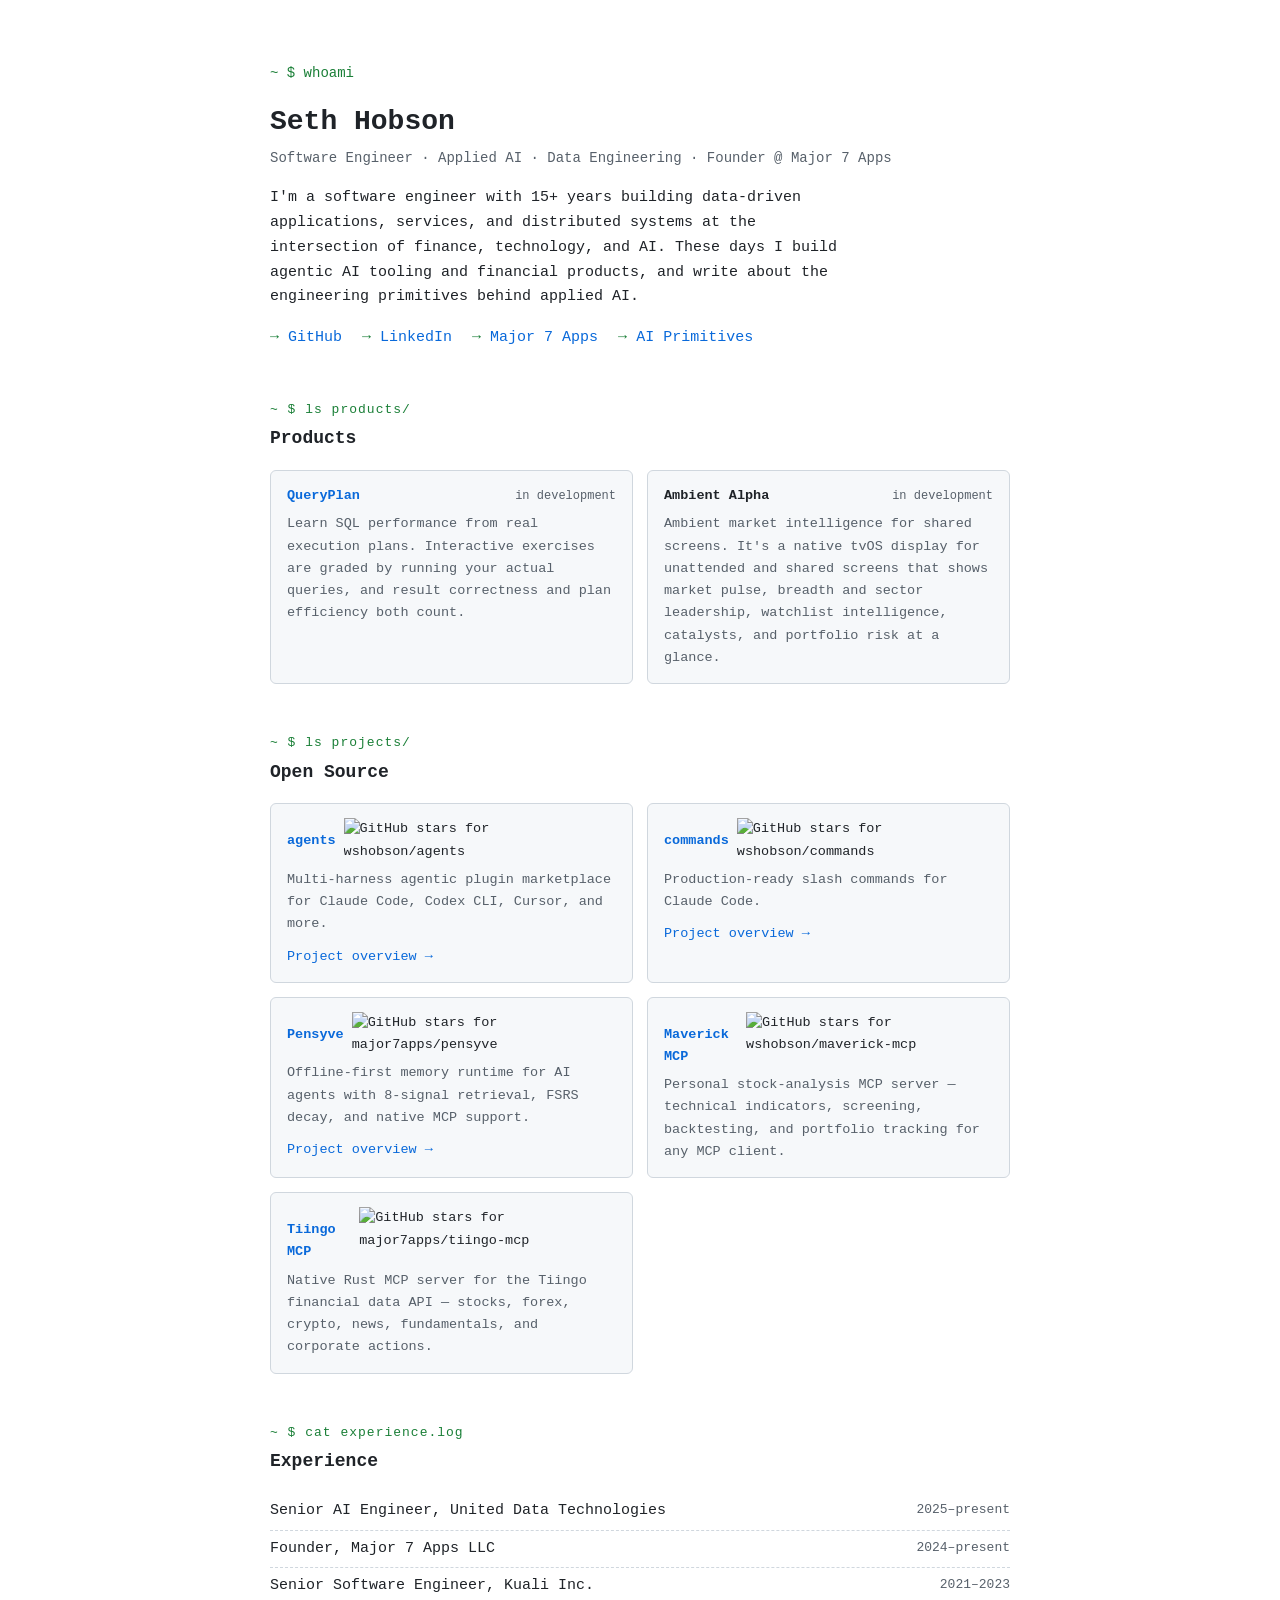
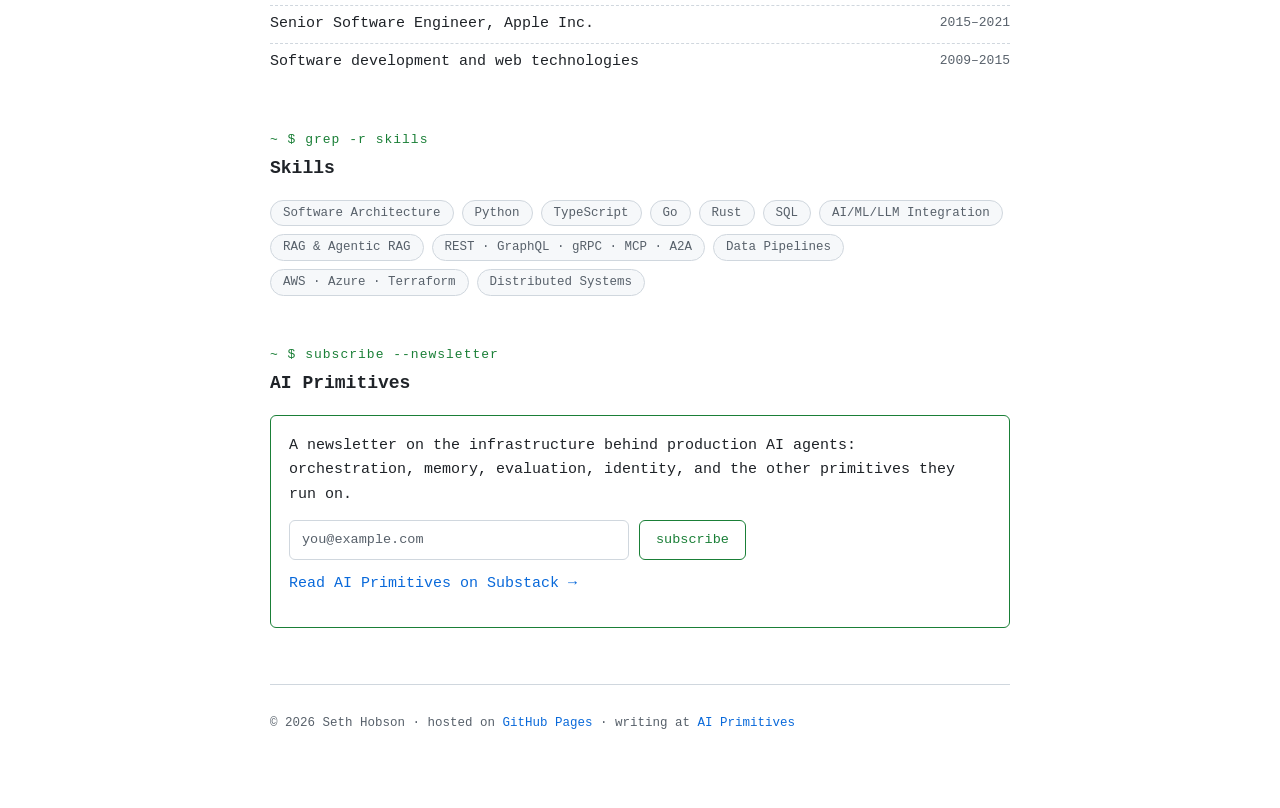
==== index.html @ 6731a470 "Sync project facts with the profile README Update the agents page counts and add Pi as a seventh env" ====
<!DOCTYPE html>
<html lang="en">
<head>
  <meta charset="utf-8">
  <meta name="viewport" content="width=device-width, initial-scale=1">
  <title>Seth Hobson — Software Engineer · Applied AI · Founder @ Major 7 Apps</title>
  <meta name="description" content="Seth Hobson is a software engineer building data-driven and AI systems, creator of wshobson/agents, founder of Major 7 Apps, and author of AI Primitives.">
  <link rel="canonical" href="https://sethhobson.com/">
  <link rel="icon" type="image/svg+xml" href="/favicon.svg">
  <link rel="stylesheet" href="styles.css">
  <meta name="theme-color" media="(prefers-color-scheme: dark)" content="#0d1117">
  <meta name="theme-color" media="(prefers-color-scheme: light)" content="#ffffff">

  <meta property="og:type" content="website">
  <meta property="og:url" content="https://sethhobson.com/">
  <meta property="og:title" content="Seth Hobson — Software Engineer · Applied AI · Founder @ Major 7 Apps">
  <meta property="og:description" content="15+ years building data-driven and AI systems. Creator of wshobson/agents, founder of Major 7 Apps, author of AI Primitives.">
  <meta property="og:image" content="https://sethhobson.com/og-image.png">
  <meta name="twitter:card" content="summary_large_image">

  <script type="application/ld+json">
  {
    "@context": "https://schema.org",
    "@graph": [
      {
        "@type": "Person",
        "@id": "https://sethhobson.com/#person",
        "name": "Seth Hobson",
        "alternateName": "wshobson",
        "url": "https://sethhobson.com/",
        "image": "https://sethhobson.com/og-image.png",
        "jobTitle": "Software Engineer",
        "description": "Software engineer with 15+ years of experience building data-driven applications, distributed systems, and applied AI products.",
        "sameAs": [
          "https://github.com/wshobson",
          "https://www.linkedin.com/in/wshobson",
          "https://primitivesai.substack.com/"
        ],
        "worksFor": { "@id": "https://major7apps.com/#org" },
        "knowsAbout": ["Applied AI", "Data Engineering", "LLM Optimization", "Agentic Systems", "Model Context Protocol", "Distributed Systems", "Python", "TypeScript"]
      },
      {
        "@type": "Organization",
        "@id": "https://major7apps.com/#org",
        "name": "Major 7 Apps",
        "url": "https://major7apps.com/",
        "founder": { "@id": "https://sethhobson.com/#person" }
      },
      {
        "@type": "WebSite",
        "@id": "https://sethhobson.com/#website",
        "url": "https://sethhobson.com/",
        "name": "Seth Hobson",
        "publisher": { "@id": "https://sethhobson.com/#person" },
        "inLanguage": "en"
      },
      {
        "@type": "ProfilePage",
        "@id": "https://sethhobson.com/#profile",
        "url": "https://sethhobson.com/",
        "name": "Seth Hobson, Software Engineer and Applied AI Builder",
        "description": "Profile of Seth Hobson, creator of the wshobson/agents plugin marketplace, founder of Major 7 Apps, and author of AI Primitives.",
        "dateModified": "2026-09-30",
        "mainEntity": { "@id": "https://sethhobson.com/#person" },
        "isPartOf": { "@id": "https://sethhobson.com/#website" },
        "inLanguage": "en"
      }
    ]
  }
  </script>

  <script async src="https://www.googletagmanager.com/gtag/js?id=G-XZPK8257Y5"></script>
  <script>
    window.dataLayer = window.dataLayer || [];
    function gtag(){dataLayer.push(arguments);}
    gtag('js', new Date());
    gtag('config', 'G-XZPK8257Y5');
  </script>
  <script src="https://analytics.ahrefs.com/analytics.js" data-key="spo2J+pEpPun+g5cjv8deA" async></script>
</head>
<body>
<div class="container">

  <header>
    <p class="prompt">~ $ whoami</p>
    <h1>Seth Hobson</h1>
    <p class="title-line">Software Engineer · Applied AI · Data Engineering · Founder @ Major 7 Apps</p>
    <p class="bio">I'm a software engineer with 15+ years building data-driven applications, services, and distributed systems at the intersection of finance, technology, and AI. These days I build agentic AI tooling and financial products, and write about the engineering primitives behind applied AI.</p>
    <ul class="links">
      <li><a href="https://github.com/wshobson">GitHub</a></li>
      <li><a href="https://www.linkedin.com/in/wshobson">LinkedIn</a></li>
      <li><a href="https://major7apps.com/">Major 7 Apps</a></li>
      <li><a href="https://primitivesai.substack.com/">AI Primitives</a></li>
    </ul>
  </header>

  <main>
    <section aria-labelledby="products">
      <p class="section-label">ls products/</p>
      <h2 id="products">Products</h2>
      <div class="cards">
        <div class="card">
          <div class="card-head">
            <a class="card-name" href="https://queryplan.dev">QueryPlan</a>
            <span class="card-status">in development</span>
          </div>
          <p>Learn SQL performance from real execution plans. Interactive exercises are graded by running your actual queries, and result correctness and plan efficiency both count.</p>
        </div>
        <div class="card">
          <div class="card-head">
            <span class="card-name">Ambient Alpha</span>
            <span class="card-status">in development</span>
          </div>
          <p>Ambient market intelligence for shared screens. It's a native tvOS display for unattended and shared screens that shows market pulse, breadth and sector leadership, watchlist intelligence, catalysts, and portfolio risk at a glance.</p>
        </div>
      </div>
    </section>

    <section aria-labelledby="projects">
      <p class="section-label">ls projects/</p>
      <h2 id="projects">Open Source</h2>
      <div class="cards">
        <div class="card">
          <div class="card-head">
            <a class="card-name" href="https://github.com/wshobson/agents">agents</a>
            <span class="card-stars"><img src="https://img.shields.io/github/stars/wshobson/agents?style=social" alt="GitHub stars for wshobson/agents" loading="lazy"></span>
          </div>
          <p>Multi-harness agentic plugin marketplace for Claude Code, Codex CLI, Cursor, and more.</p>
          <p class="card-more"><a href="/projects/agents/">Project overview →</a></p>
        </div>
        <div class="card">
          <div class="card-head">
            <a class="card-name" href="https://github.com/wshobson/commands">commands</a>
            <span class="card-stars"><img src="https://img.shields.io/github/stars/wshobson/commands?style=social" alt="GitHub stars for wshobson/commands" loading="lazy"></span>
          </div>
          <p>Production-ready slash commands for Claude Code.</p>
          <p class="card-more"><a href="/projects/commands/">Project overview →</a></p>
        </div>
        <div class="card">
          <div class="card-head">
            <a class="card-name" href="https://github.com/major7apps/pensyve">Pensyve</a>
            <span class="card-stars"><img src="https://img.shields.io/github/stars/major7apps/pensyve?style=social" alt="GitHub stars for major7apps/pensyve" loading="lazy"></span>
          </div>
          <p>Offline-first memory runtime for AI agents with 8-signal retrieval, FSRS decay, and native MCP support.</p>
          <p class="card-more"><a href="/projects/pensyve/">Project overview →</a></p>
        </div>
        <div class="card">
          <div class="card-head">
            <a class="card-name" href="https://github.com/wshobson/maverick-mcp">Maverick MCP</a>
            <span class="card-stars"><img src="https://img.shields.io/github/stars/wshobson/maverick-mcp?style=social" alt="GitHub stars for wshobson/maverick-mcp" loading="lazy"></span>
          </div>
          <p>Personal stock-analysis MCP server — technical indicators, screening, backtesting, and portfolio tracking for any MCP client.</p>
        </div>
        <div class="card">
          <div class="card-head">
            <a class="card-name" href="https://github.com/major7apps/tiingo-mcp">Tiingo MCP</a>
            <span class="card-stars"><img src="https://img.shields.io/github/stars/major7apps/tiingo-mcp?style=social" alt="GitHub stars for major7apps/tiingo-mcp" loading="lazy"></span>
          </div>
          <p>Native Rust MCP server for the Tiingo financial data API — stocks, forex, crypto, news, fundamentals, and corporate actions.</p>
        </div>
      </div>
    </section>

    <section aria-labelledby="experience">
      <p class="section-label">cat experience.log</p>
      <h2 id="experience">Experience</h2>
      <ul class="xp-list">
        <li>Senior AI Engineer, United Data Technologies <span class="xp-when">2025–present</span></li>
        <li>Founder, Major 7 Apps LLC <span class="xp-when">2024–present</span></li>
        <li>Senior Software Engineer, Kuali Inc. <span class="xp-when">2021–2023</span></li>
        <li>Senior Software Engineer, Apple Inc. <span class="xp-when">2015–2021</span></li>
        <li>Software development and web technologies <span class="xp-when">2009–2015</span></li>
      </ul>
    </section>

    <section aria-labelledby="skills">
      <p class="section-label">grep -r skills</p>
      <h2 id="skills">Skills</h2>
      <ul class="tags">
        <li class="tag">Software Architecture</li>
        <li class="tag">Python</li>
        <li class="tag">TypeScript</li>
        <li class="tag">Go</li>
        <li class="tag">Rust</li>
        <li class="tag">SQL</li>
        <li class="tag">AI/ML/LLM Integration</li>
        <li class="tag">RAG &amp; Agentic RAG</li>
        <li class="tag">REST · GraphQL · gRPC · MCP · A2A</li>
        <li class="tag">Data Pipelines</li>
        <li class="tag">AWS · Azure · Terraform</li>
        <li class="tag">Distributed Systems</li>
      </ul>
    </section>

    <section aria-labelledby="newsletter">
      <p class="section-label">subscribe --newsletter</p>
      <h2 id="newsletter">AI Primitives</h2>
      <div class="newsletter">
        <p>A newsletter on the infrastructure behind production AI agents: orchestration, memory, evaluation, identity, and the other primitives they run on.</p>
        <form class="subscribe" action="https://primitivesai.substack.com/subscribe" method="get" target="_blank" rel="noopener">
          <input class="sub-input" type="email" name="email" required placeholder="you@example.com" aria-label="Email address">
          <button class="sub-btn" type="submit">subscribe</button>
        </form>
        <p><a href="https://primitivesai.substack.com/">Read AI Primitives on Substack →</a></p>
      </div>
    </section>
  </main>

  <footer class="site-footer">
    <p>© 2026 Seth Hobson · hosted on <a href="https://github.com/wshobson/wshobson.github.io">GitHub Pages</a> · writing at <a href="https://primitivesai.substack.com/">AI Primitives</a></p>
  </footer>

</div>
</body>
</html>
---- styles.css ----
:root {
  --bg: #0d1117;
  --bg-card: #161b22;
  --text: #c9d1d9;
  --heading: #e6edf3;
  --muted: #8b949e;
  --border: #30363d;
  --link: #58a6ff;
  --accent: #3fb950;
}

@media (prefers-color-scheme: light) {
  :root {
    --bg: #ffffff;
    --bg-card: #f6f8fa;
    --text: #1f2328;
    --heading: #1f2328;
    --muted: #57606a;
    --border: #d0d7de;
    --link: #0969da;
    --accent: #1a7f37;
  }
}

* { box-sizing: border-box; }

body {
  margin: 0;
  background: var(--bg);
  color: var(--text);
  font-family: "SF Mono", ui-monospace, Menlo, Consolas, monospace;
  font-size: 15px;
  line-height: 1.65;
}

.container {
  max-width: 780px;
  margin: 0 auto;
  padding: 48px 20px 64px;
}

a { color: var(--link); text-decoration: none; }
a:hover { text-decoration: underline; }

h1 {
  color: var(--heading);
  font-size: 28px;
  font-weight: 600;
  margin: 4px 0 2px;
}

h2 { font-size: 18px; margin: 0 0 16px; color: var(--heading); }

.prompt { color: var(--accent); font-size: 14px; }

.title-line { color: var(--muted); font-size: 14px; margin: 0 0 16px; }

.bio { max-width: 64ch; margin: 0 0 16px; }
.updated { color: var(--muted); font-size: 12.5px; margin: -6px 0 16px; }

.links { display: flex; flex-wrap: wrap; gap: 8px 20px; padding: 0; margin: 0 0 8px; list-style: none; }
.links li::before { content: "→ "; color: var(--accent); }

.breadcrumb { color: var(--muted); font-size: 12.5px; margin: 0 0 20px; }
.project-lede { max-width: 68ch; font-size: 16px; margin: 0 0 16px; }

section { margin-top: 48px; }

.section-label { color: var(--accent); font-size: 13px; letter-spacing: 1px; margin-bottom: 4px; }
.section-label::before { content: "~ $ "; }

.cards { display: grid; grid-template-columns: 1fr 1fr; gap: 14px; }
@media (max-width: 640px) { .cards { grid-template-columns: 1fr; } }

.card {
  border: 1px solid var(--border);
  background: var(--bg-card);
  border-radius: 6px;
  padding: 14px 16px;
  font-size: 13.5px;
}
.card p { margin: 6px 0 0; color: var(--muted); }
.card-head { display: flex; justify-content: space-between; align-items: baseline; gap: 8px; }
.card-name { font-weight: 600; }
.card-stars img { vertical-align: middle; }
.card-status { color: var(--muted); font-size: 12px; white-space: nowrap; }
.card .card-more { margin-top: 10px; }

.facts { list-style: none; padding: 0; margin: 0; }
.facts li { padding: 8px 0; border-bottom: 1px dashed var(--border); }
.facts li:last-child { border-bottom: none; }
.facts strong { color: var(--heading); }

.project-table { width: 100%; border-collapse: collapse; font-size: 13.5px; }
.project-table th,
.project-table td { border: 1px solid var(--border); padding: 9px 10px; text-align: left; vertical-align: top; }
.project-table th { background: var(--bg-card); color: var(--heading); }

pre {
  overflow-x: auto;
  border: 1px solid var(--border);
  border-radius: 6px;
  background: var(--bg-card);
  padding: 12px 14px;
  color: var(--text);
  font: inherit;
  font-size: 13px;
}

.xp-list { list-style: none; padding: 0; margin: 0; }
.xp-list li { padding: 6px 0; border-bottom: 1px dashed var(--border); }
.xp-list li:last-child { border-bottom: none; }
.xp-when { color: var(--muted); font-size: 13px; float: right; }

.tags { display: flex; flex-wrap: wrap; gap: 8px; padding: 0; margin: 0; list-style: none; }
.tag {
  border: 1px solid var(--border);
  background: var(--bg-card);
  border-radius: 999px;
  padding: 2px 12px;
  font-size: 12.5px;
  color: var(--muted);
}

.newsletter { border: 1px solid var(--accent); border-radius: 6px; padding: 18px; }
.newsletter p { margin: 0 0 12px; }
.subscribe { display: flex; flex-wrap: wrap; gap: 10px; margin: 0 0 12px; }
.sub-input {
  flex: 1 1 220px;
  max-width: 340px;
  background: var(--bg);
  color: var(--text);
  border: 1px solid var(--border);
  border-radius: 6px;
  padding: 8px 12px;
  font: inherit;
  font-size: 13.5px;
}
.sub-input::placeholder { color: var(--muted); }
.sub-input:focus { outline: none; border-color: var(--accent); }
.sub-btn {
  background: transparent;
  color: var(--accent);
  border: 1px solid var(--accent);
  border-radius: 6px;
  padding: 8px 16px;
  font: inherit;
  font-size: 13.5px;
  cursor: pointer;
}
.sub-btn:hover { background: var(--accent); color: var(--bg); }

.site-footer {
  margin-top: 56px;
  padding-top: 16px;
  border-top: 1px solid var(--border);
  color: var(--muted);
  font-size: 12.5px;
}
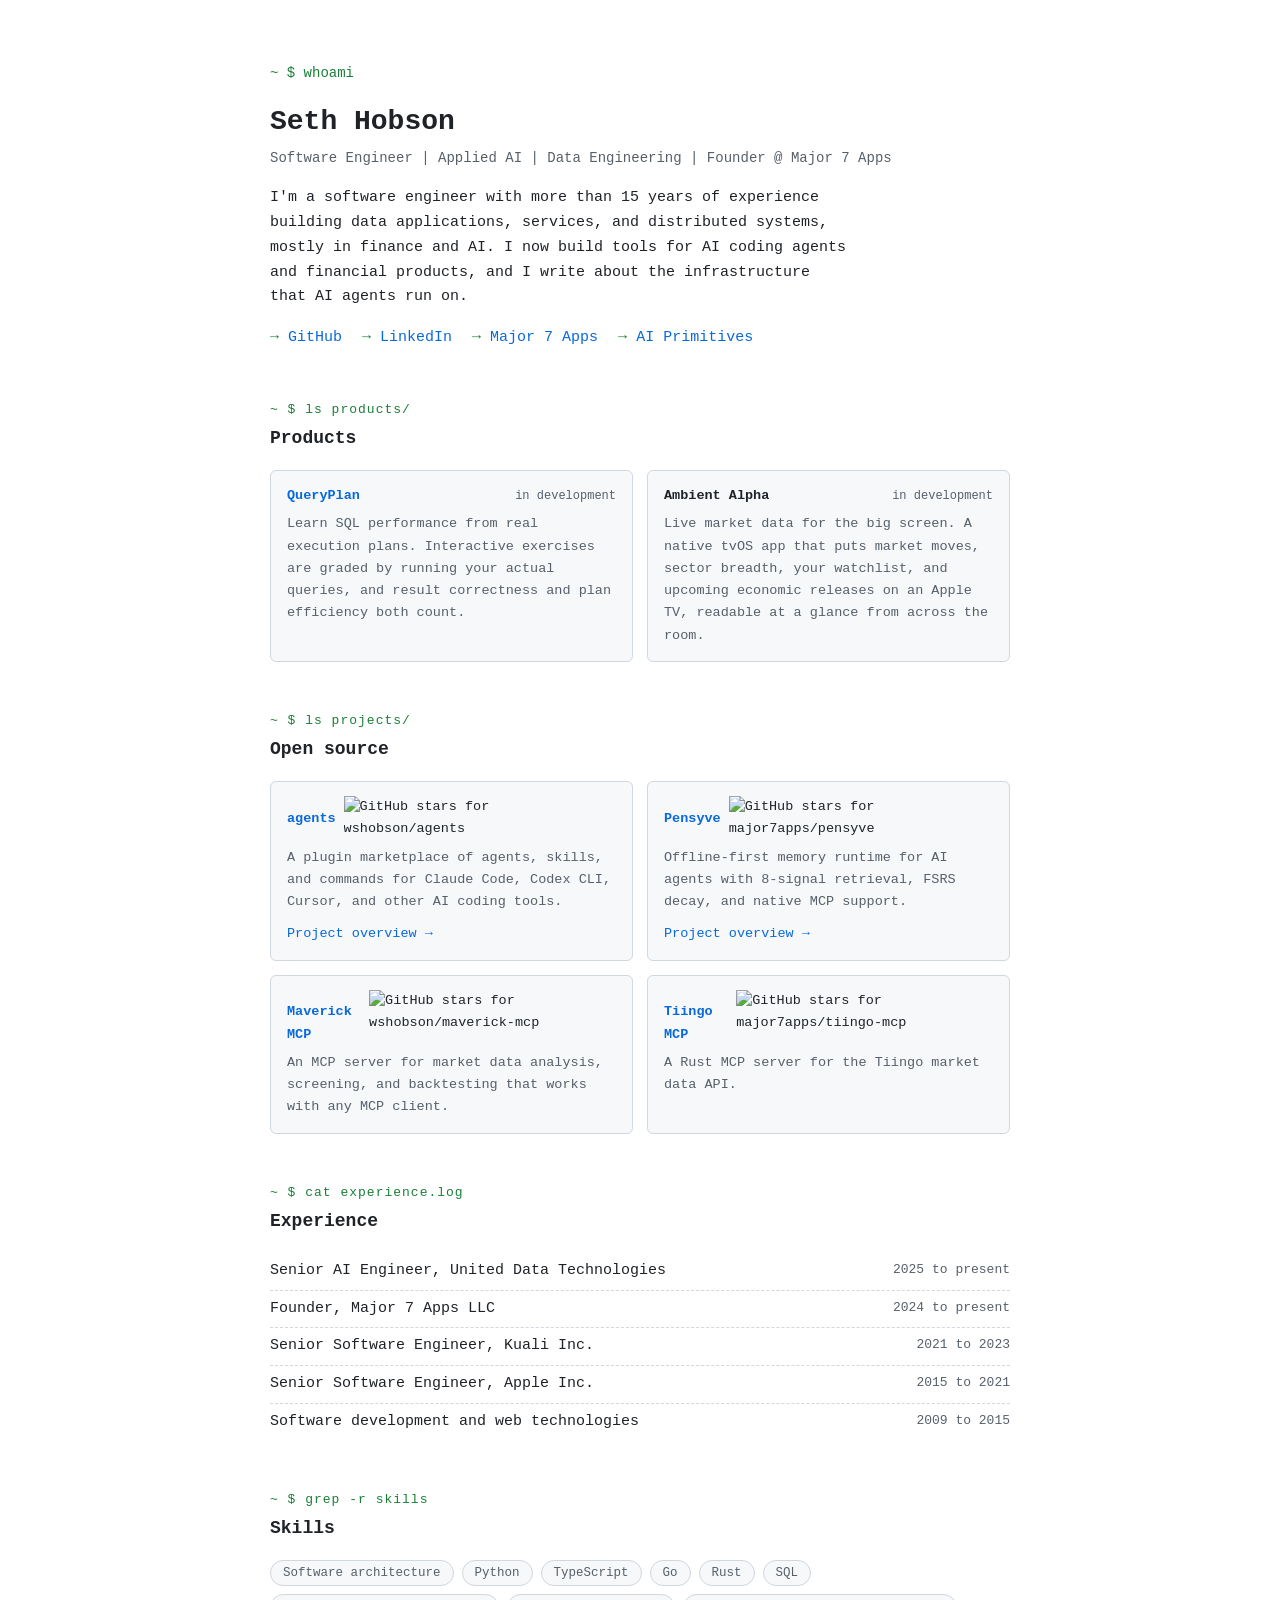
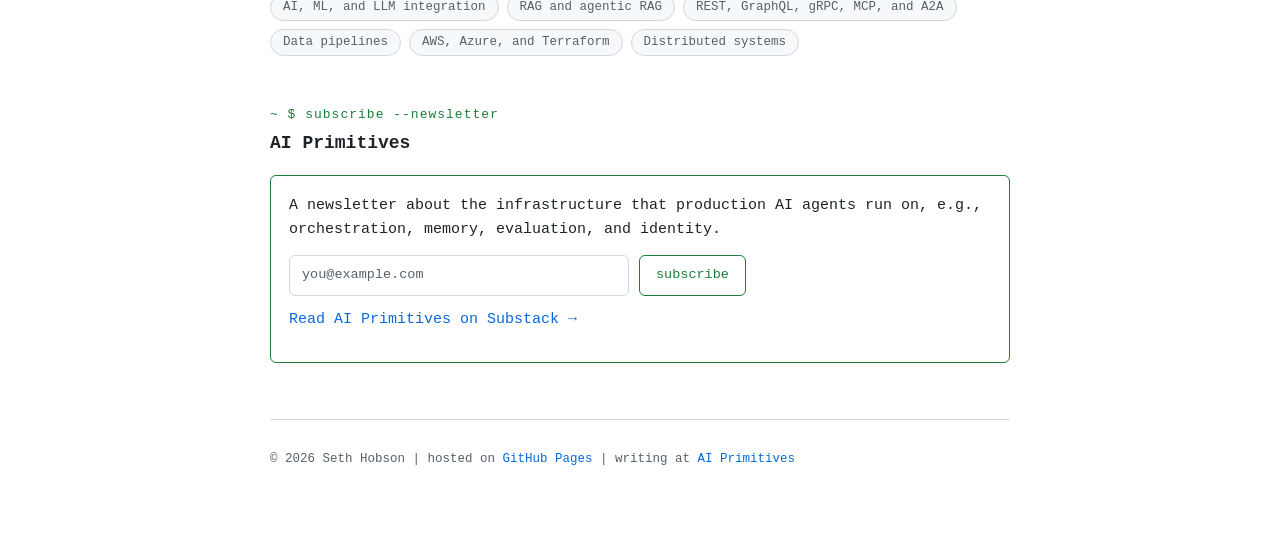
==== commit 606b624e: "Mark the commands repo as archived and rewrite site copy in plain language Remove the commands card " ====
--- a/index.html
+++ b/index.html
@@ -3,8 +3,8 @@
 <head>
   <meta charset="utf-8">
   <meta name="viewport" content="width=device-width, initial-scale=1">
-  <title>Seth Hobson — Software Engineer · Applied AI · Founder @ Major 7 Apps</title>
-  <meta name="description" content="Seth Hobson is a software engineer building data-driven and AI systems, creator of wshobson/agents, founder of Major 7 Apps, and author of AI Primitives.">
+  <title>Seth Hobson | Software Engineer, Applied AI, Founder @ Major 7 Apps</title>
+  <meta name="description" content="Seth Hobson is a software engineer who builds data and AI systems. He created the wshobson/agents plugin marketplace, founded Major 7 Apps, and writes the AI Primitives newsletter.">
   <link rel="canonical" href="https://sethhobson.com/">
   <link rel="icon" type="image/svg+xml" href="/favicon.svg">
   <link rel="stylesheet" href="styles.css">
@@ -13,8 +13,8 @@
 
   <meta property="og:type" content="website">
   <meta property="og:url" content="https://sethhobson.com/">
-  <meta property="og:title" content="Seth Hobson — Software Engineer · Applied AI · Founder @ Major 7 Apps">
-  <meta property="og:description" content="15+ years building data-driven and AI systems. Creator of wshobson/agents, founder of Major 7 Apps, author of AI Primitives.">
+  <meta property="og:title" content="Seth Hobson | Software Engineer, Applied AI, Founder @ Major 7 Apps">
+  <meta property="og:description" content="Seth Hobson has more than 15 years of experience building data and AI systems. He created wshobson/agents, founded Major 7 Apps, and writes AI Primitives.">
   <meta property="og:image" content="https://sethhobson.com/og-image.png">
   <meta name="twitter:card" content="summary_large_image">
 
@@ -30,7 +30,7 @@
         "url": "https://sethhobson.com/",
         "image": "https://sethhobson.com/og-image.png",
         "jobTitle": "Software Engineer",
-        "description": "Software engineer with 15+ years of experience building data-driven applications, distributed systems, and applied AI products.",
+        "description": "Software engineer with more than 15 years of experience building data applications, distributed systems, and applied AI products.",
         "sameAs": [
           "https://github.com/wshobson",
           "https://www.linkedin.com/in/wshobson",
@@ -84,8 +84,8 @@
   <header>
     <p class="prompt">~ $ whoami</p>
     <h1>Seth Hobson</h1>
-    <p class="title-line">Software Engineer · Applied AI · Data Engineering · Founder @ Major 7 Apps</p>
-    <p class="bio">I'm a software engineer with 15+ years building data-driven applications, services, and distributed systems at the intersection of finance, technology, and AI. These days I build agentic AI tooling and financial products, and write about the engineering primitives behind applied AI.</p>
+    <p class="title-line">Software Engineer | Applied AI | Data Engineering | Founder @ Major 7 Apps</p>
+    <p class="bio">I'm a software engineer with more than 15 years of experience building data applications, services, and distributed systems, mostly in finance and AI. I now build tools for AI coding agents and financial products, and I write about the infrastructure that AI agents run on.</p>
     <ul class="links">
       <li><a href="https://github.com/wshobson">GitHub</a></li>
       <li><a href="https://www.linkedin.com/in/wshobson">LinkedIn</a></li>
@@ -111,30 +111,22 @@
             <span class="card-name">Ambient Alpha</span>
             <span class="card-status">in development</span>
           </div>
-          <p>Ambient market intelligence for shared screens. It's a native tvOS display for unattended and shared screens that shows market pulse, breadth and sector leadership, watchlist intelligence, catalysts, and portfolio risk at a glance.</p>
+          <p>Live market data for the big screen. A native tvOS app that puts market moves, sector breadth, your watchlist, and upcoming economic releases on an Apple TV, readable at a glance from across the room.</p>
         </div>
       </div>
     </section>
 
     <section aria-labelledby="projects">
       <p class="section-label">ls projects/</p>
-      <h2 id="projects">Open Source</h2>
+      <h2 id="projects">Open source</h2>
       <div class="cards">
         <div class="card">
           <div class="card-head">
             <a class="card-name" href="https://github.com/wshobson/agents">agents</a>
             <span class="card-stars"><img src="https://img.shields.io/github/stars/wshobson/agents?style=social" alt="GitHub stars for wshobson/agents" loading="lazy"></span>
           </div>
-          <p>Multi-harness agentic plugin marketplace for Claude Code, Codex CLI, Cursor, and more.</p>
+          <p>A plugin marketplace of agents, skills, and commands for Claude Code, Codex CLI, Cursor, and other AI coding tools.</p>
           <p class="card-more"><a href="/projects/agents/">Project overview →</a></p>
-        </div>
-        <div class="card">
-          <div class="card-head">
-            <a class="card-name" href="https://github.com/wshobson/commands">commands</a>
-            <span class="card-stars"><img src="https://img.shields.io/github/stars/wshobson/commands?style=social" alt="GitHub stars for wshobson/commands" loading="lazy"></span>
-          </div>
-          <p>Production-ready slash commands for Claude Code.</p>
-          <p class="card-more"><a href="/projects/commands/">Project overview →</a></p>
         </div>
         <div class="card">
           <div class="card-head">
@@ -149,14 +141,14 @@
             <a class="card-name" href="https://github.com/wshobson/maverick-mcp">Maverick MCP</a>
             <span class="card-stars"><img src="https://img.shields.io/github/stars/wshobson/maverick-mcp?style=social" alt="GitHub stars for wshobson/maverick-mcp" loading="lazy"></span>
           </div>
-          <p>Personal stock-analysis MCP server — technical indicators, screening, backtesting, and portfolio tracking for any MCP client.</p>
+          <p>An MCP server for market data analysis, screening, and backtesting that works with any MCP client.</p>
         </div>
         <div class="card">
           <div class="card-head">
             <a class="card-name" href="https://github.com/major7apps/tiingo-mcp">Tiingo MCP</a>
             <span class="card-stars"><img src="https://img.shields.io/github/stars/major7apps/tiingo-mcp?style=social" alt="GitHub stars for major7apps/tiingo-mcp" loading="lazy"></span>
           </div>
-          <p>Native Rust MCP server for the Tiingo financial data API — stocks, forex, crypto, news, fundamentals, and corporate actions.</p>
+          <p>A Rust MCP server for the Tiingo market data API.</p>
         </div>
       </div>
     </section>
@@ -165,11 +157,11 @@
       <p class="section-label">cat experience.log</p>
       <h2 id="experience">Experience</h2>
       <ul class="xp-list">
-        <li>Senior AI Engineer, United Data Technologies <span class="xp-when">2025–present</span></li>
-        <li>Founder, Major 7 Apps LLC <span class="xp-when">2024–present</span></li>
-        <li>Senior Software Engineer, Kuali Inc. <span class="xp-when">2021–2023</span></li>
-        <li>Senior Software Engineer, Apple Inc. <span class="xp-when">2015–2021</span></li>
-        <li>Software development and web technologies <span class="xp-when">2009–2015</span></li>
+        <li>Senior AI Engineer, United Data Technologies <span class="xp-when">2025 to present</span></li>
+        <li>Founder, Major 7 Apps LLC <span class="xp-when">2024 to present</span></li>
+        <li>Senior Software Engineer, Kuali Inc. <span class="xp-when">2021 to 2023</span></li>
+        <li>Senior Software Engineer, Apple Inc. <span class="xp-when">2015 to 2021</span></li>
+        <li>Software development and web technologies <span class="xp-when">2009 to 2015</span></li>
       </ul>
     </section>
 
@@ -177,18 +169,18 @@
       <p class="section-label">grep -r skills</p>
       <h2 id="skills">Skills</h2>
       <ul class="tags">
-        <li class="tag">Software Architecture</li>
+        <li class="tag">Software architecture</li>
         <li class="tag">Python</li>
         <li class="tag">TypeScript</li>
         <li class="tag">Go</li>
         <li class="tag">Rust</li>
         <li class="tag">SQL</li>
-        <li class="tag">AI/ML/LLM Integration</li>
-        <li class="tag">RAG &amp; Agentic RAG</li>
-        <li class="tag">REST · GraphQL · gRPC · MCP · A2A</li>
-        <li class="tag">Data Pipelines</li>
-        <li class="tag">AWS · Azure · Terraform</li>
-        <li class="tag">Distributed Systems</li>
+        <li class="tag">AI, ML, and LLM integration</li>
+        <li class="tag">RAG and agentic RAG</li>
+        <li class="tag">REST, GraphQL, gRPC, MCP, and A2A</li>
+        <li class="tag">Data pipelines</li>
+        <li class="tag">AWS, Azure, and Terraform</li>
+        <li class="tag">Distributed systems</li>
       </ul>
     </section>
 
@@ -196,7 +188,7 @@
       <p class="section-label">subscribe --newsletter</p>
       <h2 id="newsletter">AI Primitives</h2>
       <div class="newsletter">
-        <p>A newsletter on the infrastructure behind production AI agents: orchestration, memory, evaluation, identity, and the other primitives they run on.</p>
+        <p>A newsletter about the infrastructure that production AI agents run on, e.g., orchestration, memory, evaluation, and identity.</p>
         <form class="subscribe" action="https://primitivesai.substack.com/subscribe" method="get" target="_blank" rel="noopener">
           <input class="sub-input" type="email" name="email" required placeholder="you@example.com" aria-label="Email address">
           <button class="sub-btn" type="submit">subscribe</button>
@@ -207,7 +199,7 @@
   </main>
 
   <footer class="site-footer">
-    <p>© 2026 Seth Hobson · hosted on <a href="https://github.com/wshobson/wshobson.github.io">GitHub Pages</a> · writing at <a href="https://primitivesai.substack.com/">AI Primitives</a></p>
+    <p>© 2026 Seth Hobson | hosted on <a href="https://github.com/wshobson/wshobson.github.io">GitHub Pages</a> | writing at <a href="https://primitivesai.substack.com/">AI Primitives</a></p>
   </footer>
 
 </div>
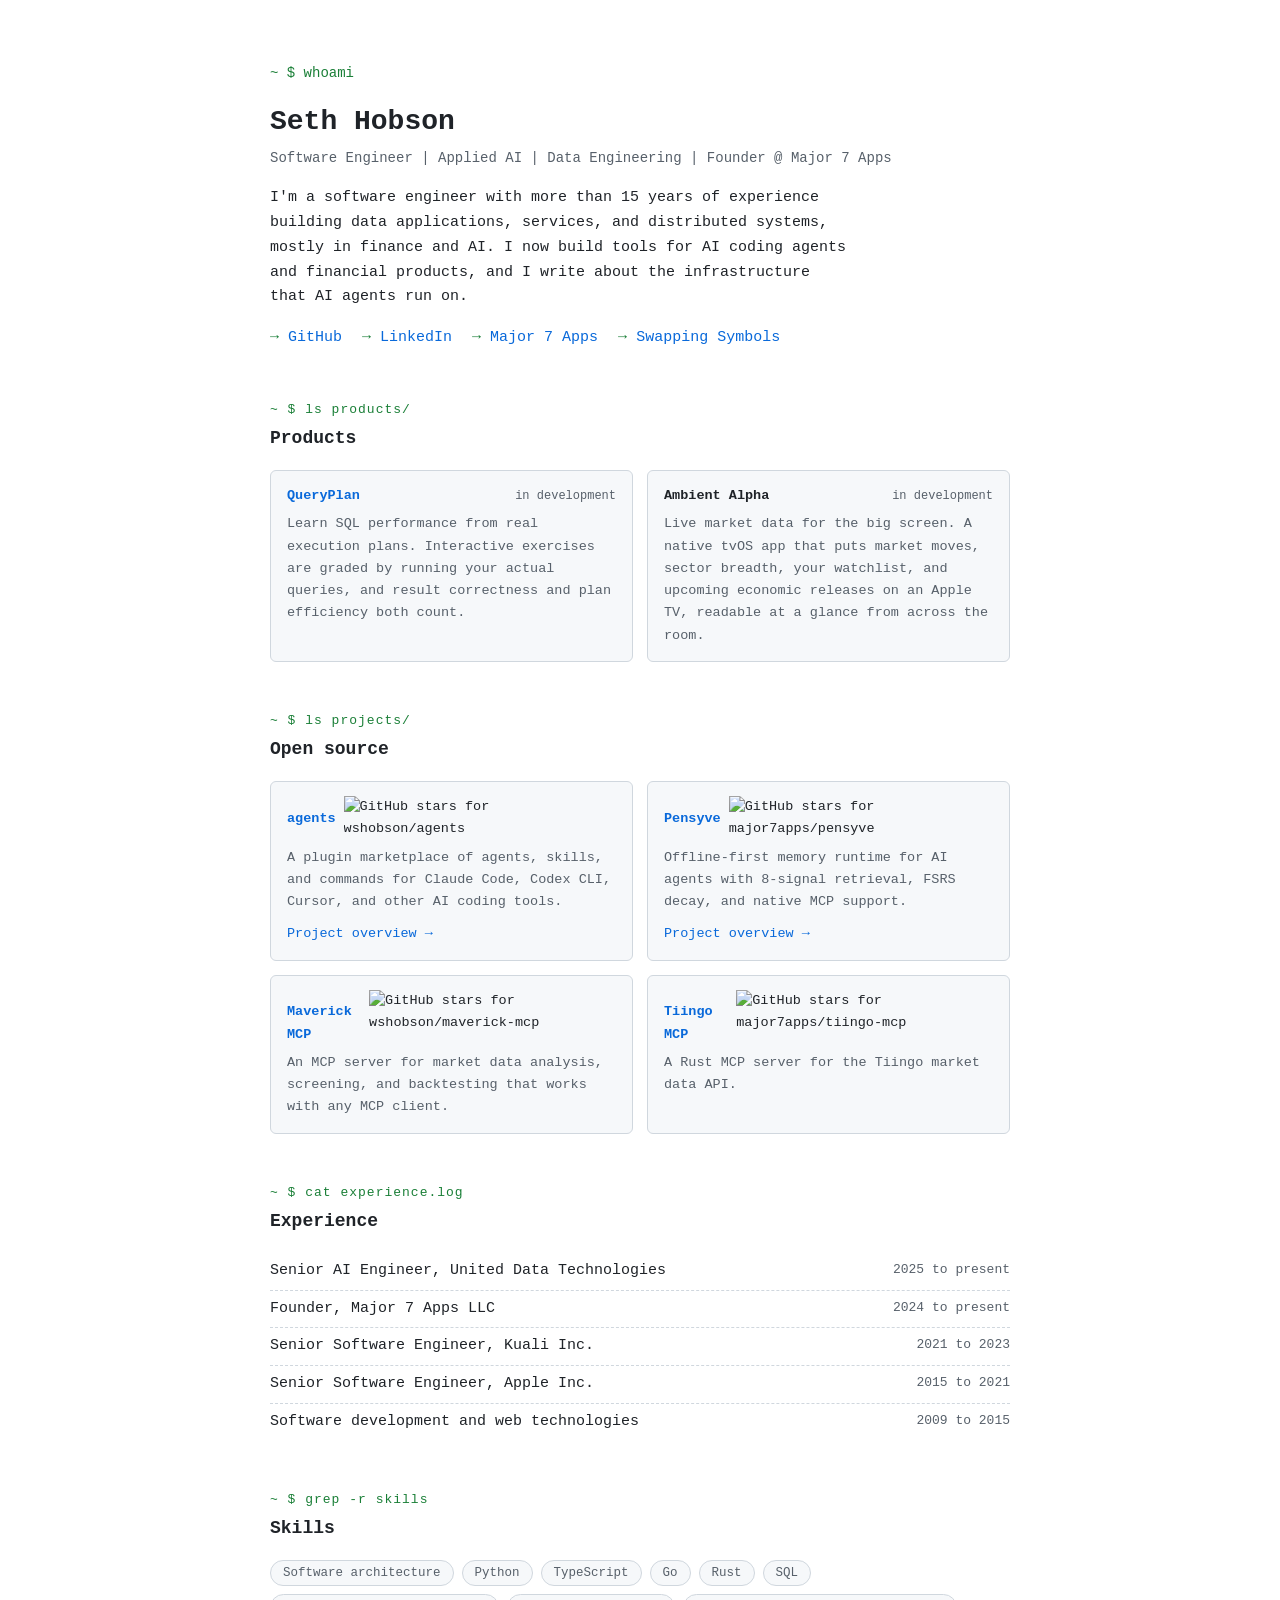
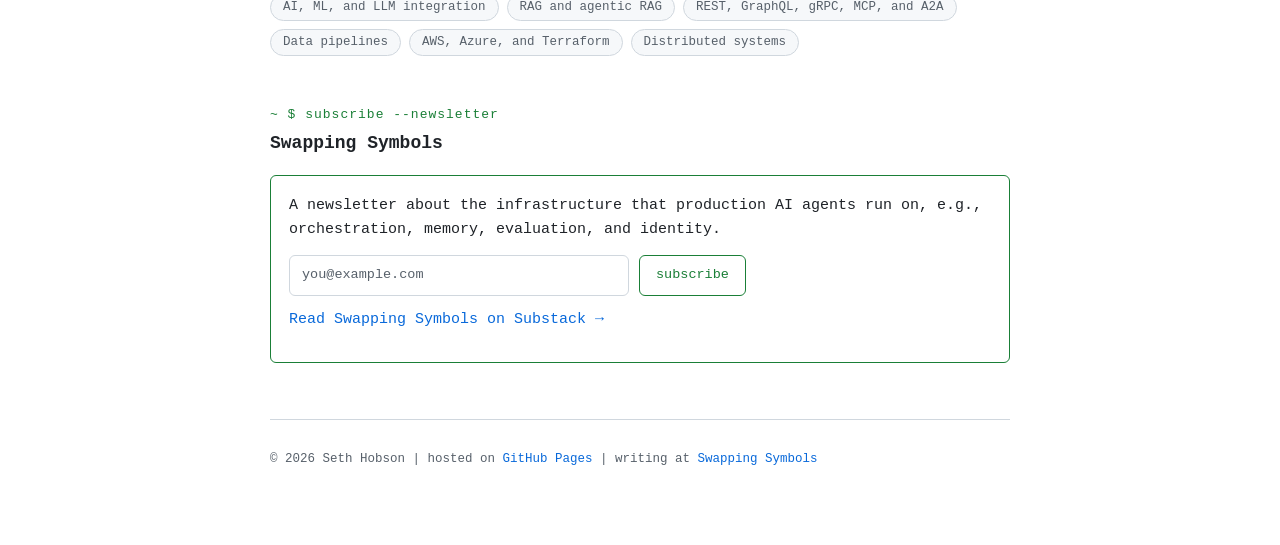
==== commit 8167cf20: "move blog subdomain" ====
--- a/index.html
+++ b/index.html
@@ -4,7 +4,7 @@
   <meta charset="utf-8">
   <meta name="viewport" content="width=device-width, initial-scale=1">
   <title>Seth Hobson | Software Engineer, Applied AI, Founder @ Major 7 Apps</title>
-  <meta name="description" content="Seth Hobson is a software engineer who builds data and AI systems. He created the wshobson/agents plugin marketplace, founded Major 7 Apps, and writes the AI Primitives newsletter.">
+  <meta name="description" content="Seth Hobson is a software engineer who builds data and AI systems. He created the wshobson/agents plugin marketplace, founded Major 7 Apps, and writes the Swapping Symbols newsletter.">
   <link rel="canonical" href="https://sethhobson.com/">
   <link rel="icon" type="image/svg+xml" href="/favicon.svg">
   <link rel="stylesheet" href="styles.css">
@@ -14,7 +14,7 @@
   <meta property="og:type" content="website">
   <meta property="og:url" content="https://sethhobson.com/">
   <meta property="og:title" content="Seth Hobson | Software Engineer, Applied AI, Founder @ Major 7 Apps">
-  <meta property="og:description" content="Seth Hobson has more than 15 years of experience building data and AI systems. He created wshobson/agents, founded Major 7 Apps, and writes AI Primitives.">
+  <meta property="og:description" content="Seth Hobson has more than 15 years of experience building data and AI systems. He created wshobson/agents, founded Major 7 Apps, and writes Swapping Symbols.">
   <meta property="og:image" content="https://sethhobson.com/og-image.png">
   <meta name="twitter:card" content="summary_large_image">
 
@@ -34,7 +34,7 @@
         "sameAs": [
           "https://github.com/wshobson",
           "https://www.linkedin.com/in/wshobson",
-          "https://primitivesai.substack.com/"
+          "https://swappingsymbols.substack.com/"
         ],
         "worksFor": { "@id": "https://major7apps.com/#org" },
         "knowsAbout": ["Applied AI", "Data Engineering", "LLM Optimization", "Agentic Systems", "Model Context Protocol", "Distributed Systems", "Python", "TypeScript"]
@@ -59,7 +59,7 @@
         "@id": "https://sethhobson.com/#profile",
         "url": "https://sethhobson.com/",
         "name": "Seth Hobson, Software Engineer and Applied AI Builder",
-        "description": "Profile of Seth Hobson, creator of the wshobson/agents plugin marketplace, founder of Major 7 Apps, and author of AI Primitives.",
+        "description": "Profile of Seth Hobson, creator of the wshobson/agents plugin marketplace, founder of Major 7 Apps, and author of Swapping Symbols.",
         "dateModified": "2026-09-30",
         "mainEntity": { "@id": "https://sethhobson.com/#person" },
         "isPartOf": { "@id": "https://sethhobson.com/#website" },
@@ -90,7 +90,7 @@
       <li><a href="https://github.com/wshobson">GitHub</a></li>
       <li><a href="https://www.linkedin.com/in/wshobson">LinkedIn</a></li>
       <li><a href="https://major7apps.com/">Major 7 Apps</a></li>
-      <li><a href="https://primitivesai.substack.com/">AI Primitives</a></li>
+      <li><a href="https://swappingsymbols.substack.com/">Swapping Symbols</a></li>
     </ul>
   </header>
 
@@ -186,20 +186,20 @@
 
     <section aria-labelledby="newsletter">
       <p class="section-label">subscribe --newsletter</p>
-      <h2 id="newsletter">AI Primitives</h2>
+      <h2 id="newsletter">Swapping Symbols</h2>
       <div class="newsletter">
         <p>A newsletter about the infrastructure that production AI agents run on, e.g., orchestration, memory, evaluation, and identity.</p>
-        <form class="subscribe" action="https://primitivesai.substack.com/subscribe" method="get" target="_blank" rel="noopener">
+        <form class="subscribe" action="https://swappingsymbols.substack.com/subscribe" method="get" target="_blank" rel="noopener">
           <input class="sub-input" type="email" name="email" required placeholder="you@example.com" aria-label="Email address">
           <button class="sub-btn" type="submit">subscribe</button>
         </form>
-        <p><a href="https://primitivesai.substack.com/">Read AI Primitives on Substack →</a></p>
+        <p><a href="https://swappingsymbols.substack.com/">Read Swapping Symbols on Substack →</a></p>
       </div>
     </section>
   </main>
 
   <footer class="site-footer">
-    <p>© 2026 Seth Hobson | hosted on <a href="https://github.com/wshobson/wshobson.github.io">GitHub Pages</a> | writing at <a href="https://primitivesai.substack.com/">AI Primitives</a></p>
+    <p>© 2026 Seth Hobson | hosted on <a href="https://github.com/wshobson/wshobson.github.io">GitHub Pages</a> | writing at <a href="https://swappingsymbols.substack.com/">Swapping Symbols</a></p>
   </footer>
 
 </div>
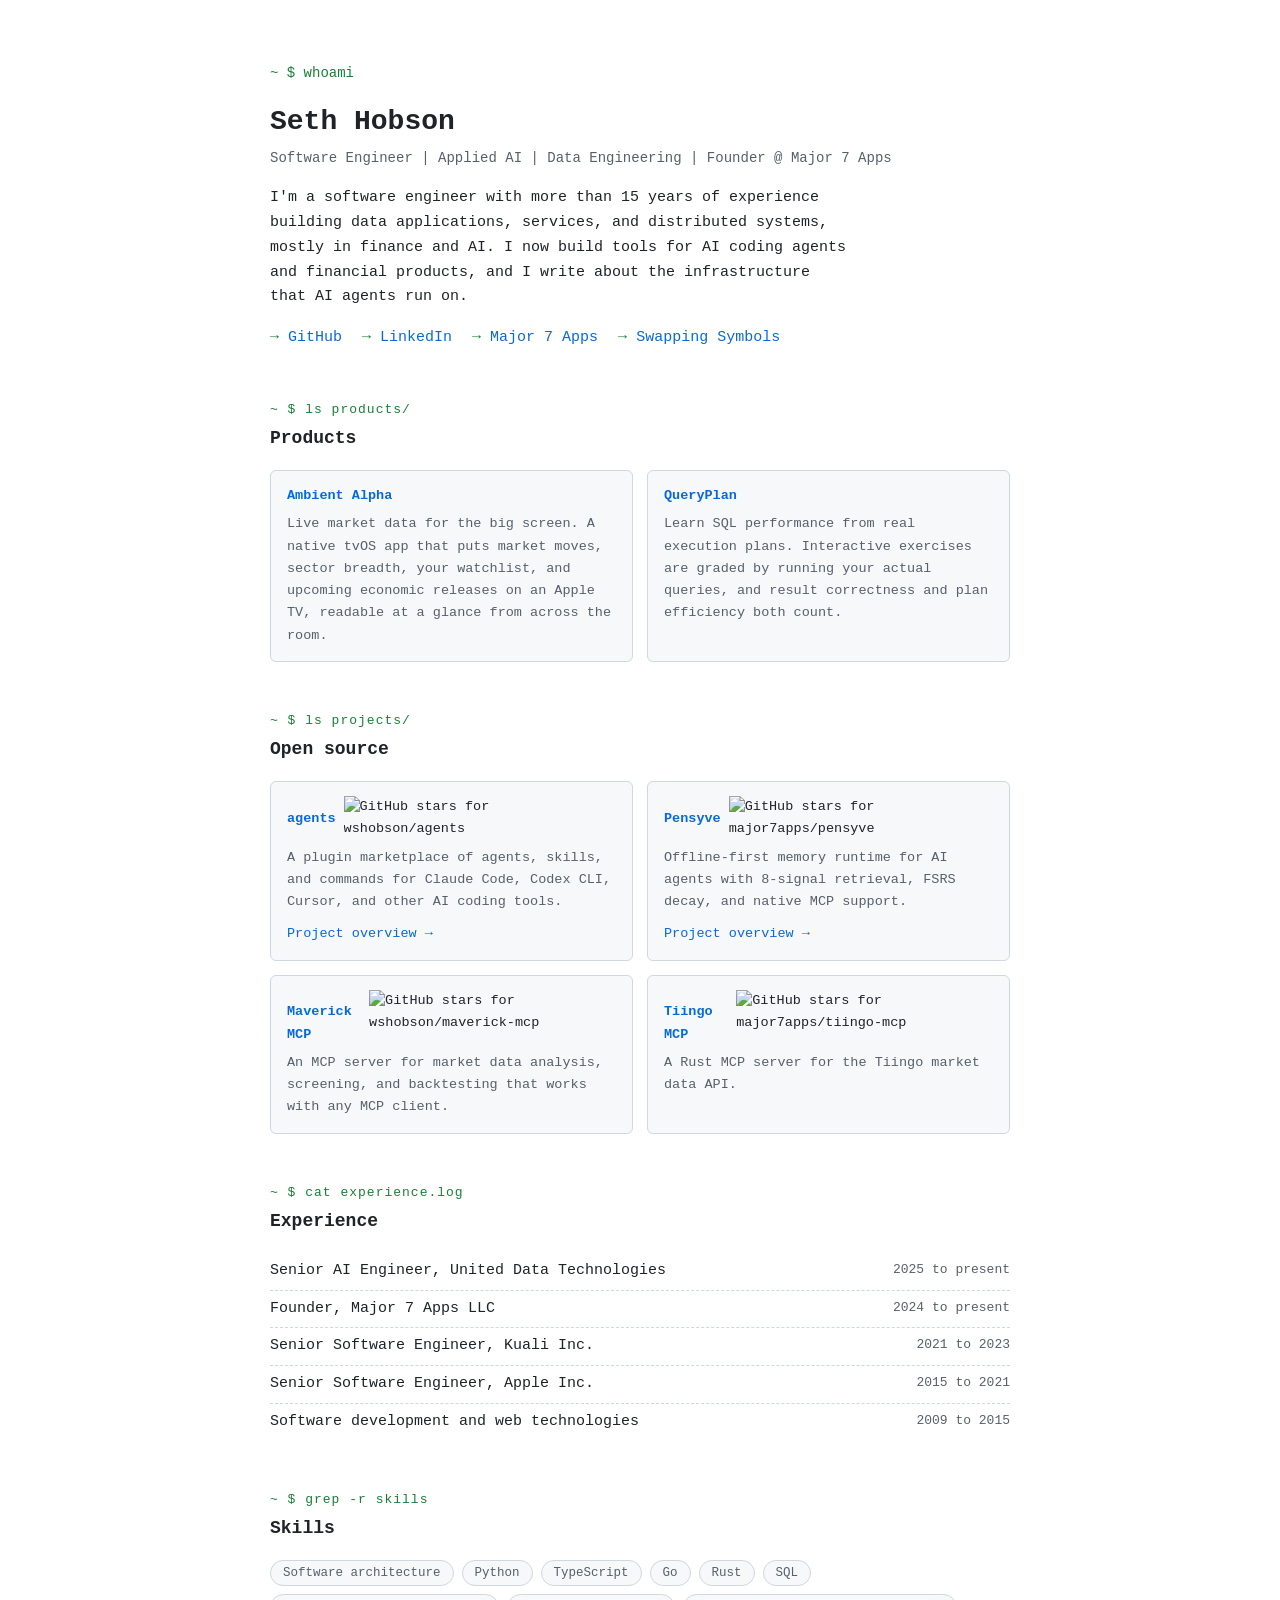
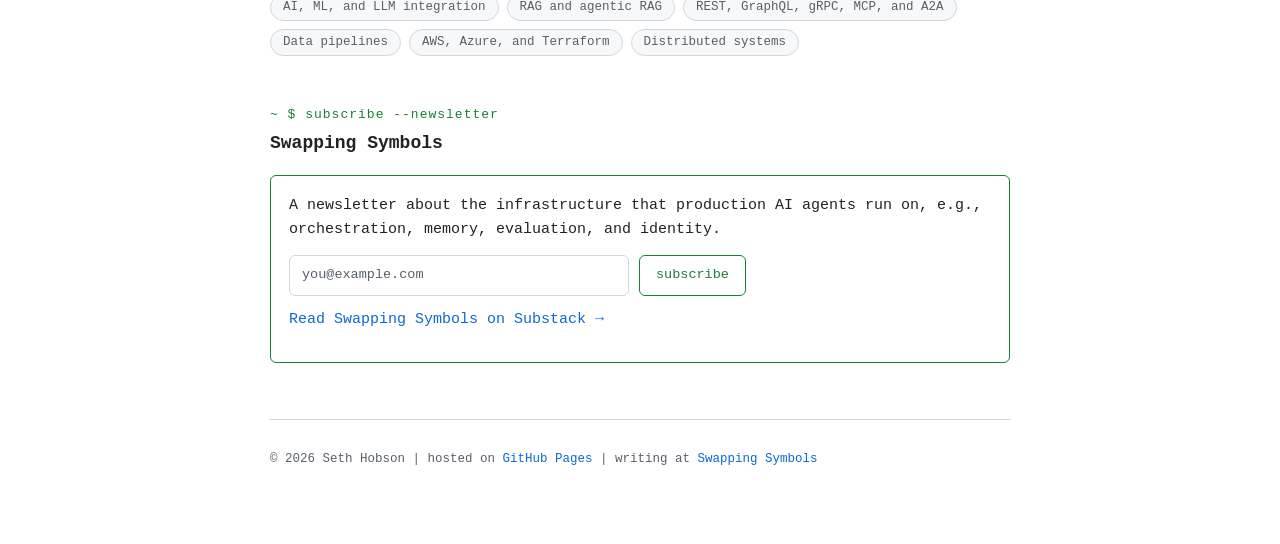
==== commit 75489b09: "Link Ambient Alpha, list it first, and drop in-development labels Match major7apps.com: Ambient Alph" ====
--- a/index.html
+++ b/index.html
@@ -101,17 +101,15 @@
       <div class="cards">
         <div class="card">
           <div class="card-head">
+            <a class="card-name" href="https://ambientalpha.com">Ambient Alpha</a>
+          </div>
+          <p>Live market data for the big screen. A native tvOS app that puts market moves, sector breadth, your watchlist, and upcoming economic releases on an Apple TV, readable at a glance from across the room.</p>
+        </div>
+        <div class="card">
+          <div class="card-head">
             <a class="card-name" href="https://queryplan.dev">QueryPlan</a>
-            <span class="card-status">in development</span>
           </div>
           <p>Learn SQL performance from real execution plans. Interactive exercises are graded by running your actual queries, and result correctness and plan efficiency both count.</p>
-        </div>
-        <div class="card">
-          <div class="card-head">
-            <span class="card-name">Ambient Alpha</span>
-            <span class="card-status">in development</span>
-          </div>
-          <p>Live market data for the big screen. A native tvOS app that puts market moves, sector breadth, your watchlist, and upcoming economic releases on an Apple TV, readable at a glance from across the room.</p>
         </div>
       </div>
     </section>
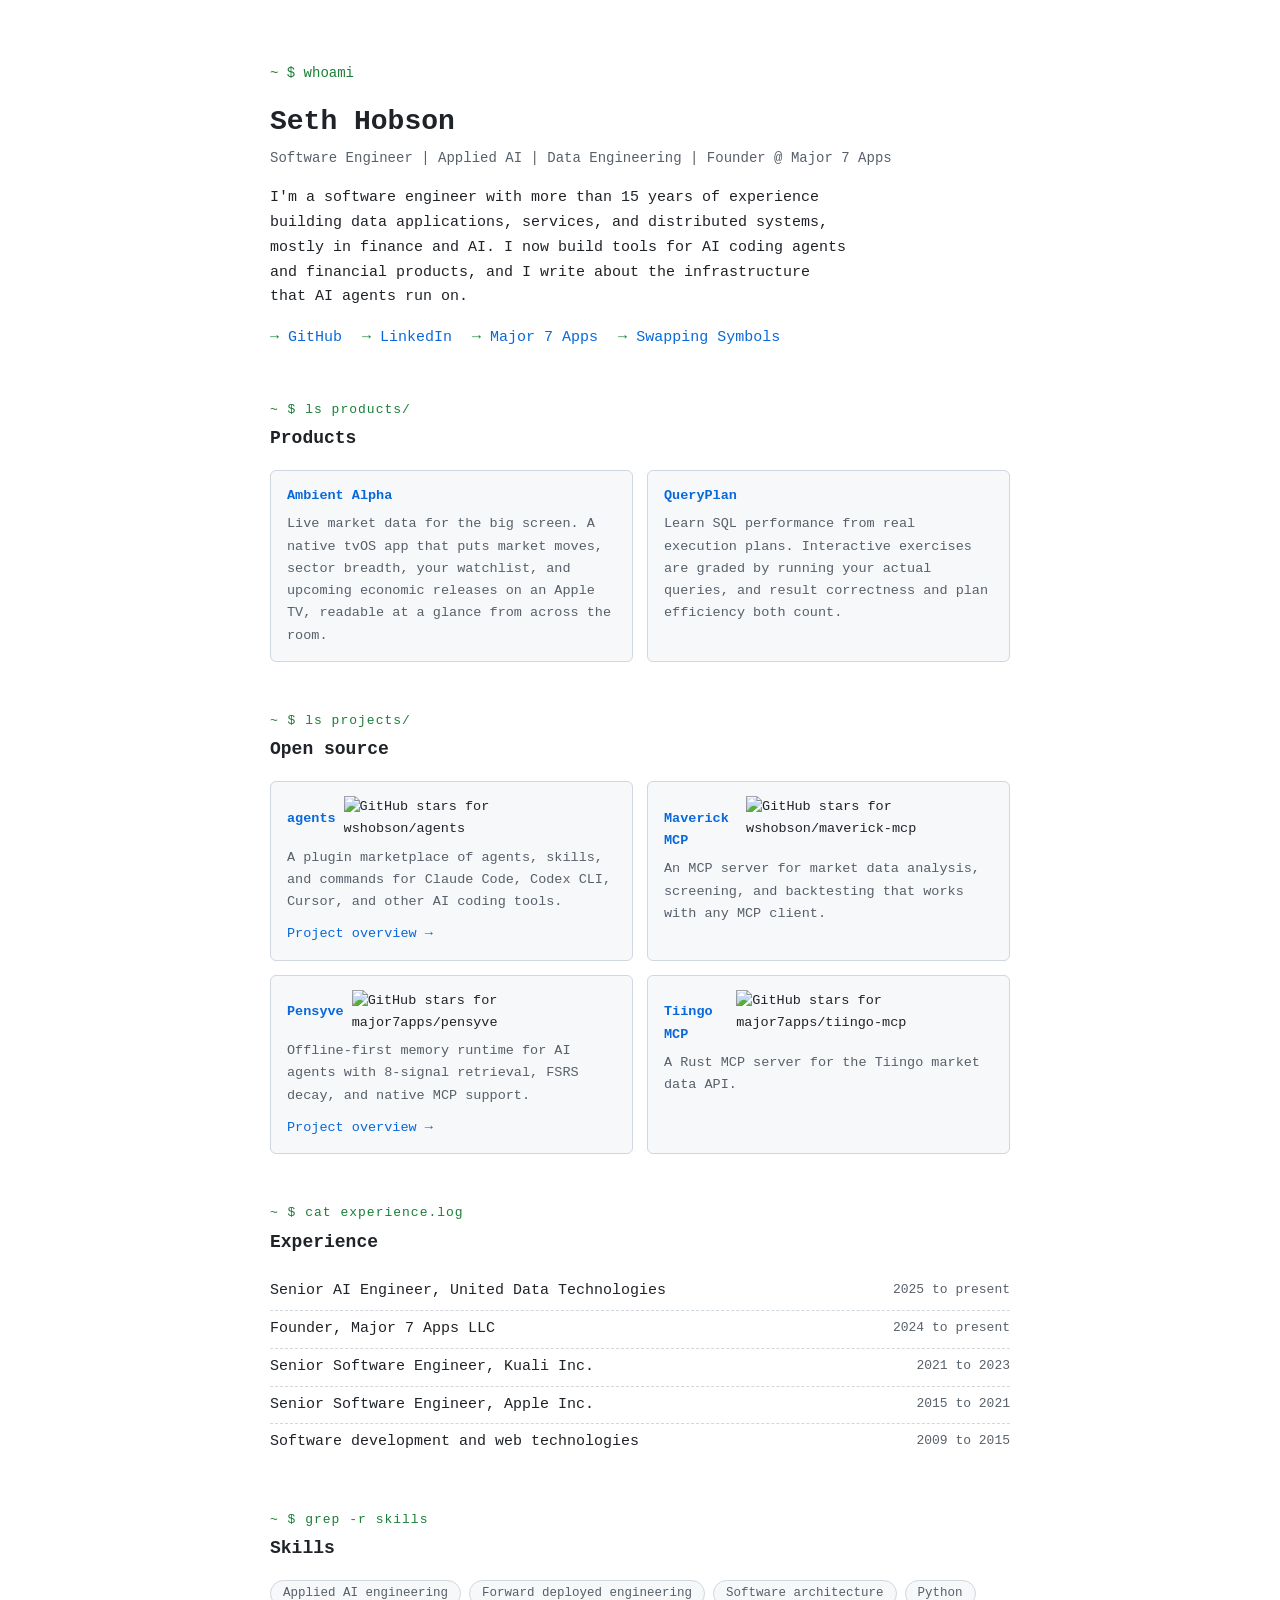
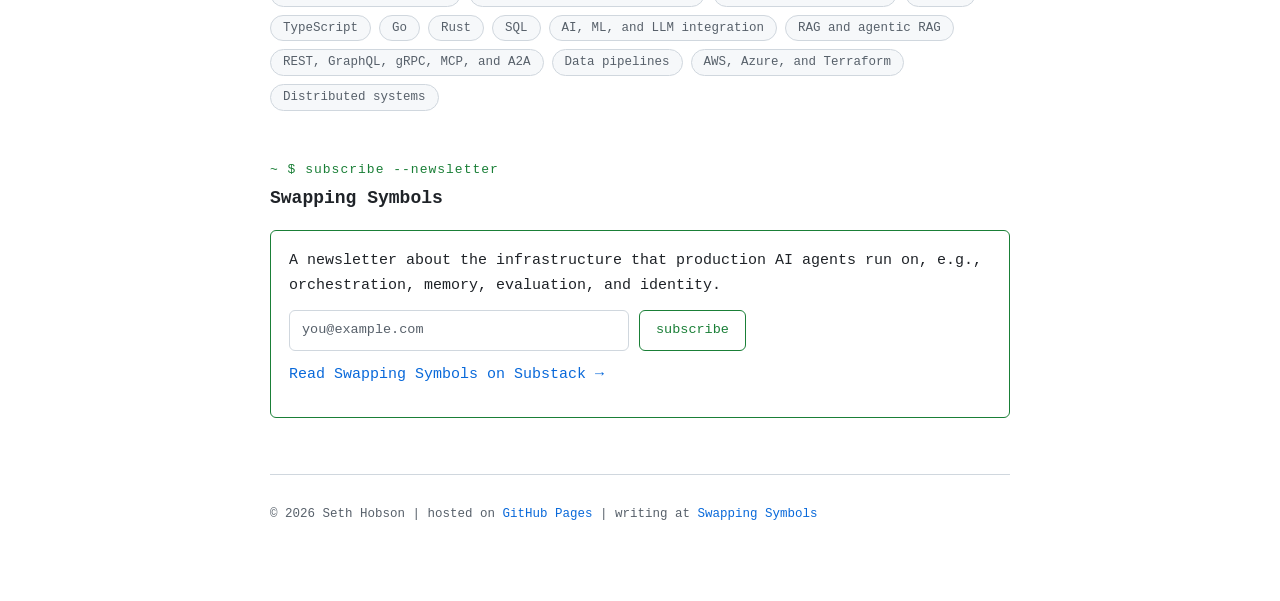
==== commit bdbc03e6: "Lead skills with applied AI and forward deployed engineering Add both as the first skill tags and to" ====
--- a/index.html
+++ b/index.html
@@ -37,7 +37,7 @@
           "https://swappingsymbols.substack.com/"
         ],
         "worksFor": { "@id": "https://major7apps.com/#org" },
-        "knowsAbout": ["Applied AI", "Data Engineering", "LLM Optimization", "Agentic Systems", "Model Context Protocol", "Distributed Systems", "Python", "TypeScript"]
+        "knowsAbout": ["Applied AI", "Forward Deployed Engineering", "Data Engineering", "LLM Optimization", "Agentic Systems", "Model Context Protocol", "Distributed Systems", "Python", "TypeScript"]
       },
       {
         "@type": "Organization",
@@ -128,18 +128,18 @@
         </div>
         <div class="card">
           <div class="card-head">
+            <a class="card-name" href="https://github.com/wshobson/maverick-mcp">Maverick MCP</a>
+            <span class="card-stars"><img src="https://img.shields.io/github/stars/wshobson/maverick-mcp?style=social" alt="GitHub stars for wshobson/maverick-mcp" loading="lazy"></span>
+          </div>
+          <p>An MCP server for market data analysis, screening, and backtesting that works with any MCP client.</p>
+        </div>
+        <div class="card">
+          <div class="card-head">
             <a class="card-name" href="https://github.com/major7apps/pensyve">Pensyve</a>
             <span class="card-stars"><img src="https://img.shields.io/github/stars/major7apps/pensyve?style=social" alt="GitHub stars for major7apps/pensyve" loading="lazy"></span>
           </div>
           <p>Offline-first memory runtime for AI agents with 8-signal retrieval, FSRS decay, and native MCP support.</p>
           <p class="card-more"><a href="/projects/pensyve/">Project overview →</a></p>
-        </div>
-        <div class="card">
-          <div class="card-head">
-            <a class="card-name" href="https://github.com/wshobson/maverick-mcp">Maverick MCP</a>
-            <span class="card-stars"><img src="https://img.shields.io/github/stars/wshobson/maverick-mcp?style=social" alt="GitHub stars for wshobson/maverick-mcp" loading="lazy"></span>
-          </div>
-          <p>An MCP server for market data analysis, screening, and backtesting that works with any MCP client.</p>
         </div>
         <div class="card">
           <div class="card-head">
@@ -167,6 +167,8 @@
       <p class="section-label">grep -r skills</p>
       <h2 id="skills">Skills</h2>
       <ul class="tags">
+        <li class="tag">Applied AI engineering</li>
+        <li class="tag">Forward deployed engineering</li>
         <li class="tag">Software architecture</li>
         <li class="tag">Python</li>
         <li class="tag">TypeScript</li>
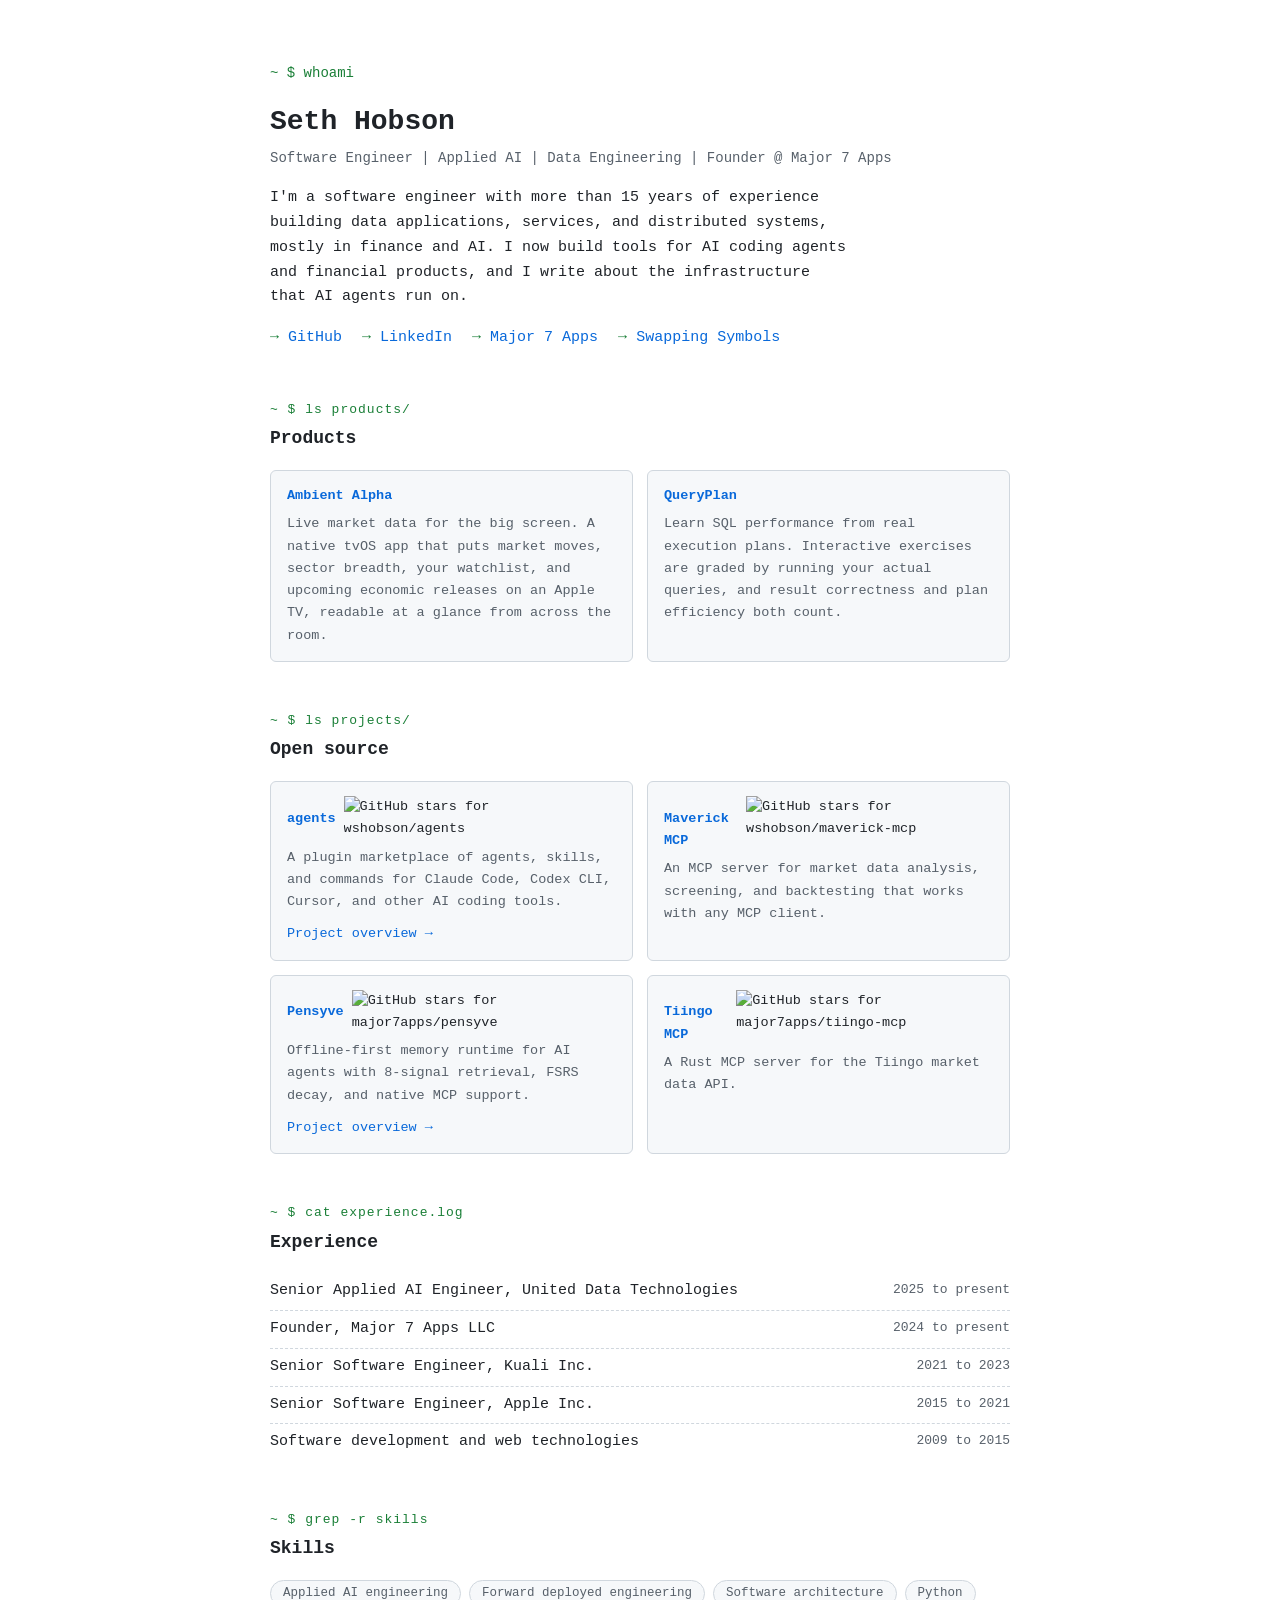
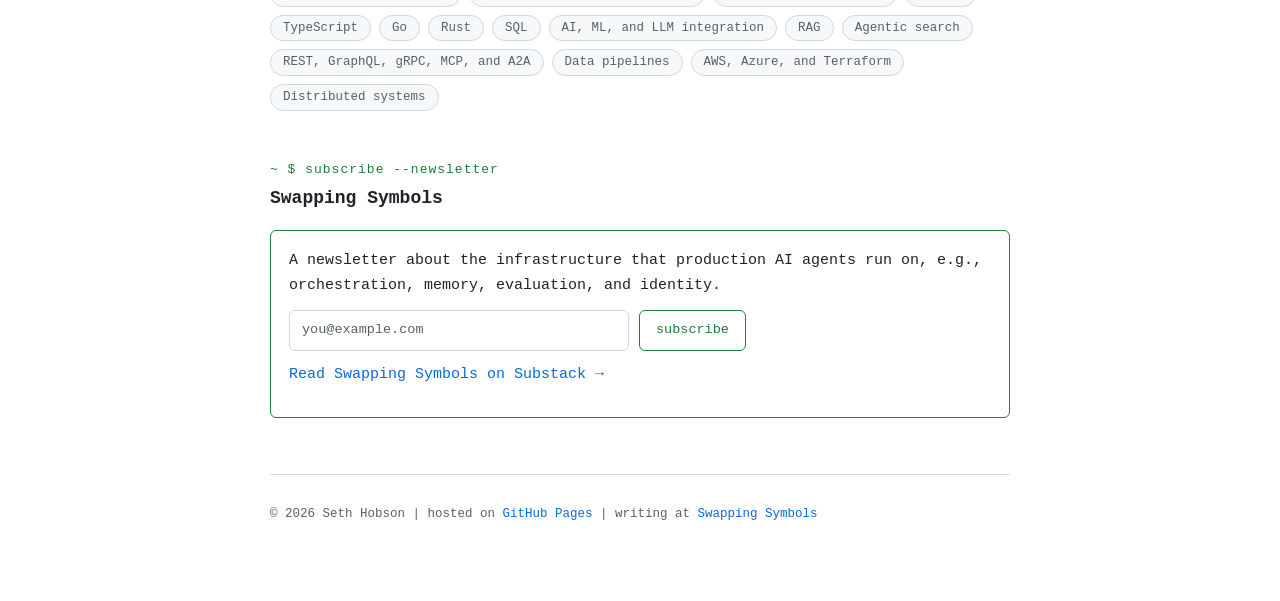
==== commit 224f1da0: "Update UDT title and split RAG skill tag Change the United Data Technologies title to Senior Applied" ====
--- a/index.html
+++ b/index.html
@@ -155,7 +155,7 @@
       <p class="section-label">cat experience.log</p>
       <h2 id="experience">Experience</h2>
       <ul class="xp-list">
-        <li>Senior AI Engineer, United Data Technologies <span class="xp-when">2025 to present</span></li>
+        <li>Senior Applied AI Engineer, United Data Technologies <span class="xp-when">2025 to present</span></li>
         <li>Founder, Major 7 Apps LLC <span class="xp-when">2024 to present</span></li>
         <li>Senior Software Engineer, Kuali Inc. <span class="xp-when">2021 to 2023</span></li>
         <li>Senior Software Engineer, Apple Inc. <span class="xp-when">2015 to 2021</span></li>
@@ -176,7 +176,8 @@
         <li class="tag">Rust</li>
         <li class="tag">SQL</li>
         <li class="tag">AI, ML, and LLM integration</li>
-        <li class="tag">RAG and agentic RAG</li>
+        <li class="tag">RAG</li>
+        <li class="tag">Agentic search</li>
         <li class="tag">REST, GraphQL, gRPC, MCP, and A2A</li>
         <li class="tag">Data pipelines</li>
         <li class="tag">AWS, Azure, and Terraform</li>
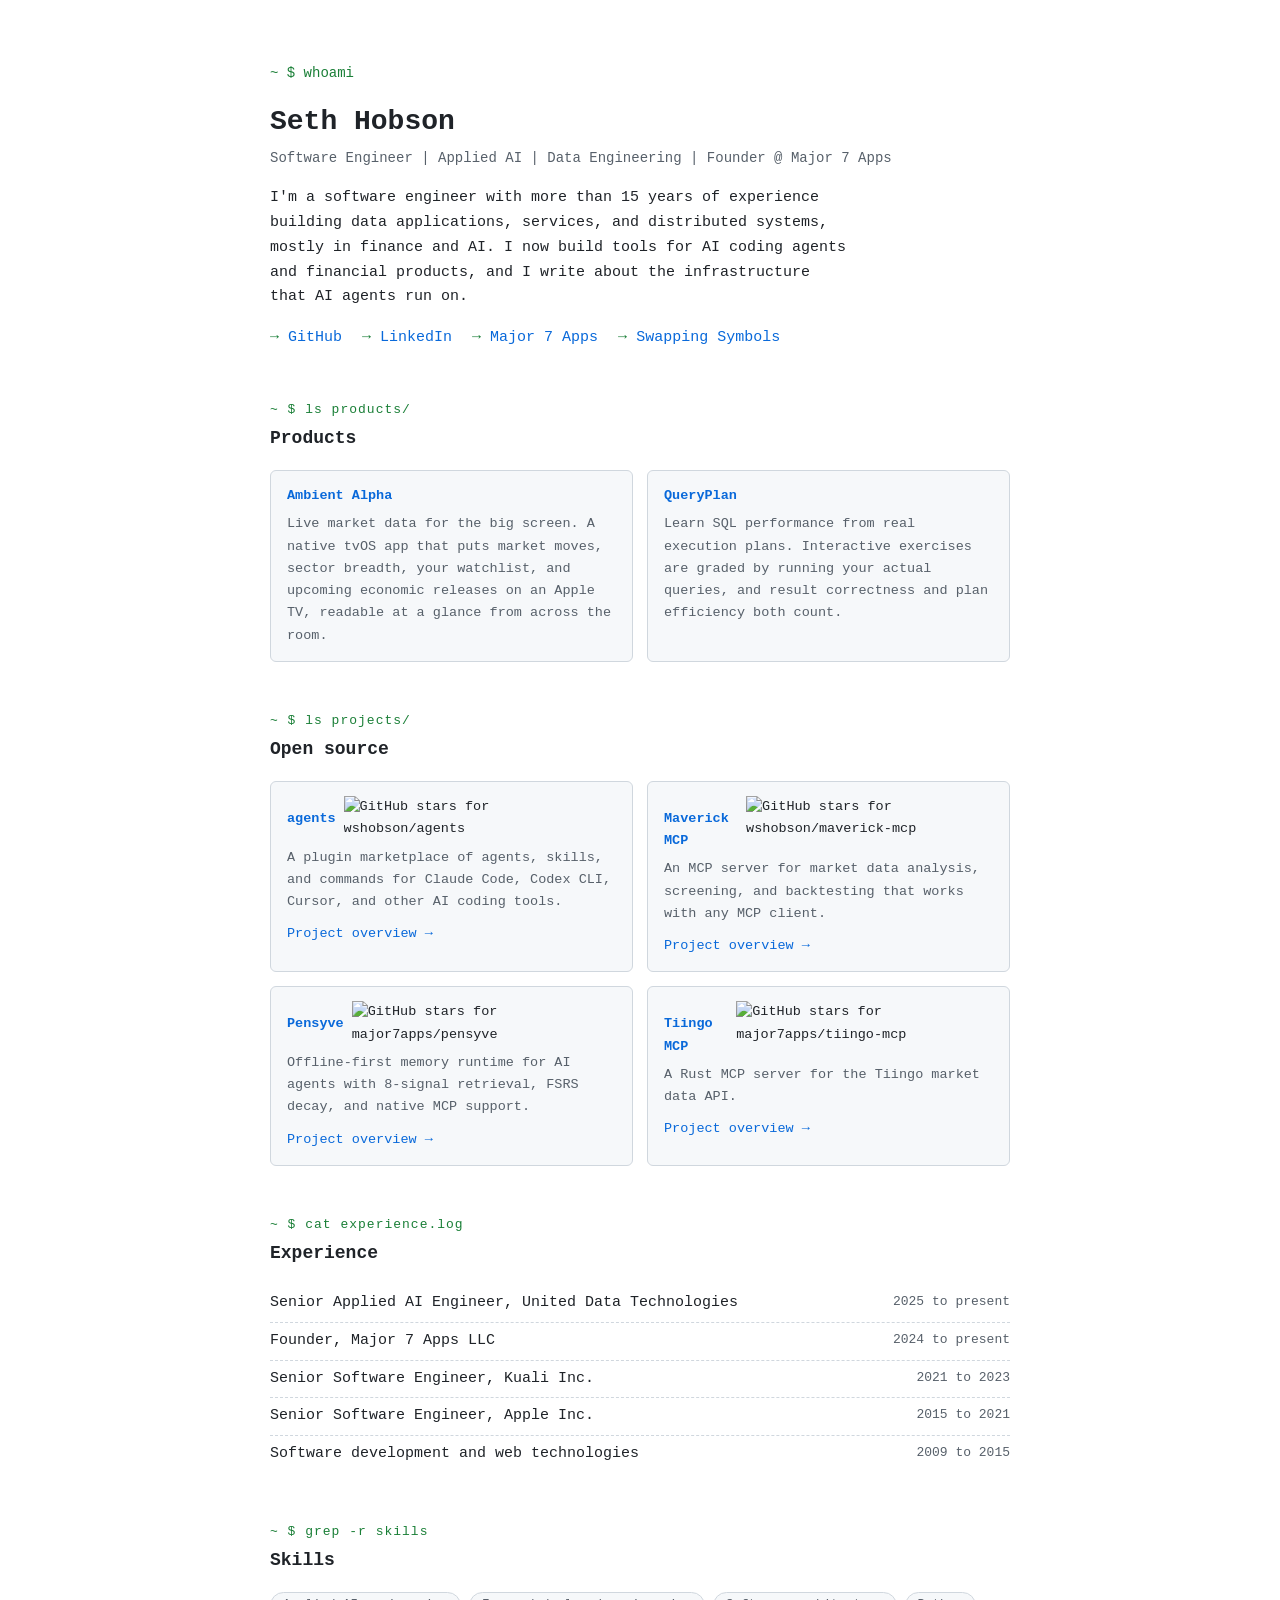
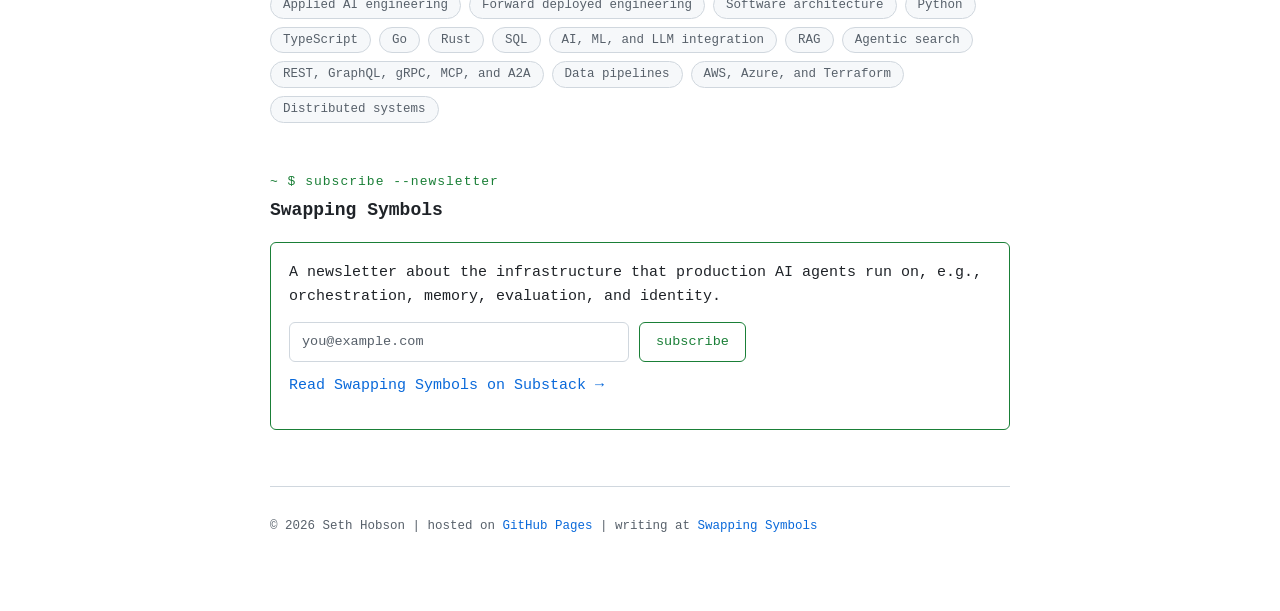
==== commit 89088811: "Add Maverick MCP and Tiingo MCP overview pages and sync Pensyve Add project overview pages for Maver" ====
--- a/index.html
+++ b/index.html
@@ -132,6 +132,7 @@
             <span class="card-stars"><img src="https://img.shields.io/github/stars/wshobson/maverick-mcp?style=social" alt="GitHub stars for wshobson/maverick-mcp" loading="lazy"></span>
           </div>
           <p>An MCP server for market data analysis, screening, and backtesting that works with any MCP client.</p>
+          <p class="card-more"><a href="/projects/maverick-mcp/">Project overview →</a></p>
         </div>
         <div class="card">
           <div class="card-head">
@@ -147,6 +148,7 @@
             <span class="card-stars"><img src="https://img.shields.io/github/stars/major7apps/tiingo-mcp?style=social" alt="GitHub stars for major7apps/tiingo-mcp" loading="lazy"></span>
           </div>
           <p>A Rust MCP server for the Tiingo market data API.</p>
+          <p class="card-more"><a href="/projects/tiingo-mcp/">Project overview →</a></p>
         </div>
       </div>
     </section>
